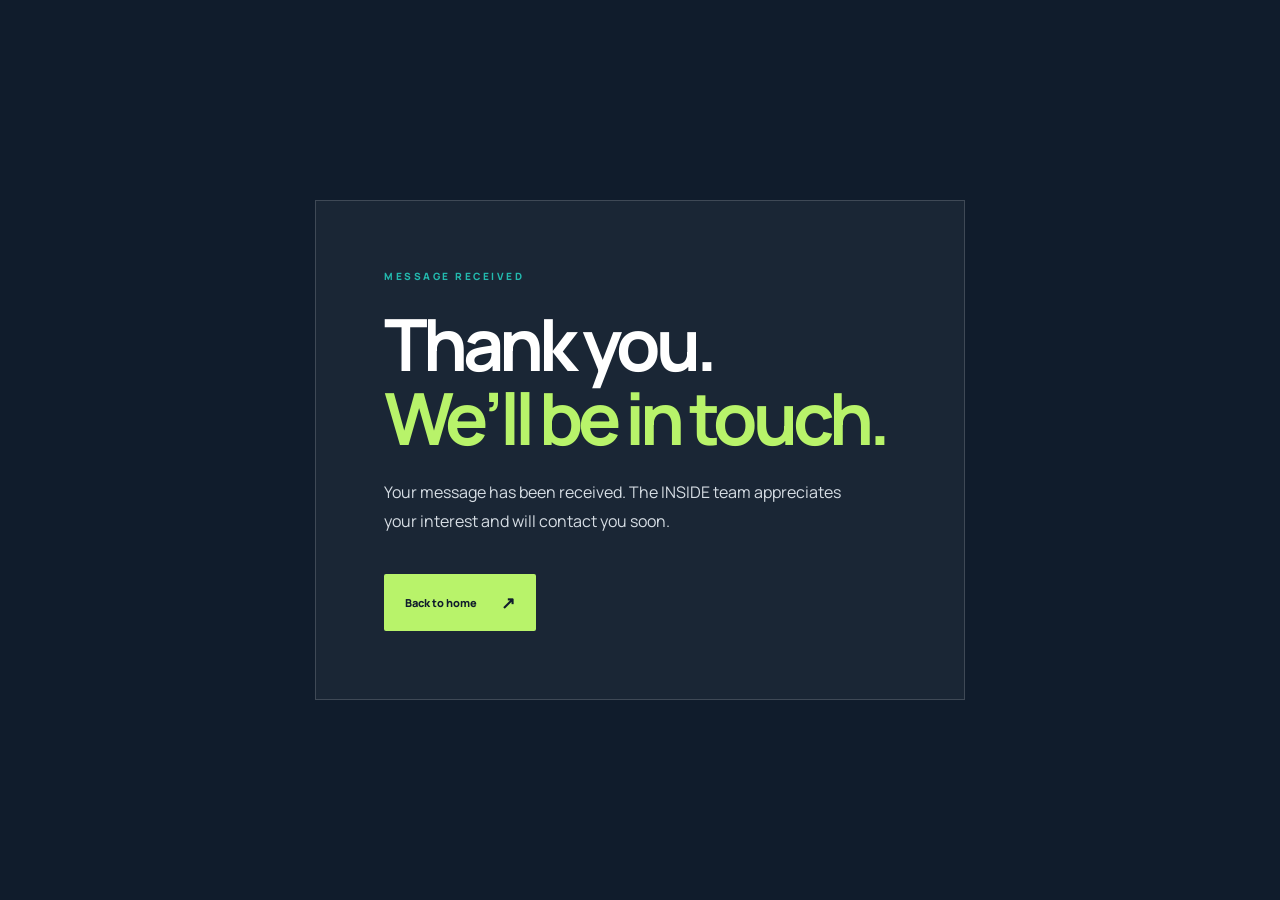
==== success.html @ d7b23342 "Add files via upload" ====
<!doctype html>
<html lang="en">
<head>
  <meta charset="utf-8">
  <meta name="viewport" content="width=device-width, initial-scale=1">
  <meta name="theme-color" content="#101C2C">
  <title>Thank you | INSIDE Smart Retail</title>
  <meta name="description" content="Thank you for contacting INSIDE Smart Retail.">
  <link rel="preconnect" href="https://fonts.googleapis.com">
  <link rel="preconnect" href="https://fonts.gstatic.com" crossorigin>
  <link href="https://fonts.googleapis.com/css2?family=Manrope:wght@400;500;600;700;800&display=swap" rel="stylesheet">
  <link rel="stylesheet" href="/styles.css">
  <style>
    .success-wrap{min-height:100vh;display:grid;place-items:center;padding:32px;background:var(--midnight);color:#fff}
    .success-card{width:min(100%,650px);padding:clamp(32px,7vw,68px);border:1px solid rgba(255,255,255,.16);background:rgba(255,255,255,.045)}
    .success-card .eyebrow{color:var(--teal)}
    .success-card h1{font-size:clamp(42px,7vw,72px);line-height:1.02;margin:24px 0}
    .success-card h1 em{color:var(--lime);font-style:normal}
    .success-card p:not(.eyebrow){color:#d6dde4;line-height:1.8;max-width:460px}
    .success-card .button{display:inline-flex;margin-top:22px}
  </style>
</head>
<body>
  <main class="success-wrap">
    <section class="success-card">
      <p class="eyebrow">MESSAGE RECEIVED</p>
      <h1>Thank you.<br><em>We’ll be in touch.</em></h1>
      <p>Your message has been received. The INSIDE team appreciates your interest and will contact you soon.</p>
      <a class="button button-lime" href="/">Back to home <span>↗</span></a>
    </section>
  </main>
</body>
</html>
---- styles.css ----
:root{--midnight:#101C2C;--lime:#B8F36A;--teal:#23B9AE;--cloud:#F2F4F5;--ink:#172536;--muted:#7C8995;--white:#fff;--font:"Manrope",Arial,sans-serif}*{box-sizing:border-box}html{scroll-behavior:smooth}body{margin:0;font-family:var(--font);color:var(--ink);background:var(--cloud)}a{color:inherit;text-decoration:none}.site-header{height:86px;padding:0 7vw;display:flex;align-items:center;justify-content:space-between;background:#fff;position:sticky;top:0;z-index:20}.brand{display:flex;flex-direction:column;line-height:1}.brand-mark{font-size:27px;font-weight:800;letter-spacing:-2px;color:var(--midnight)}.brand-mark span{color:var(--teal)}.brand-descriptor{font-size:9px;font-weight:800;letter-spacing:3px;margin-top:6px;color:#617080}.nav{display:flex;align-items:center;gap:32px;font-size:12px;font-weight:700}.nav a{transition:color .2s}.nav a:hover{color:#578c37}.nav-cta{padding:13px 19px;background:var(--midnight);color:#fff!important;border-radius:3px}.lang-switch{border:0;background:none;font:700 12px var(--font);cursor:pointer;color:var(--midnight)}.menu-toggle{display:none}.hero{min-height:690px;background:var(--midnight);color:#fff;position:relative;overflow:hidden;padding:110px 10vw 85px;display:grid;grid-template-columns:1fr 1fr;align-items:center}.hero-grid{position:absolute;inset:0;background-image:linear-gradient(rgba(255,255,255,.035) 1px,transparent 1px),linear-gradient(90deg,rgba(255,255,255,.035) 1px,transparent 1px);background-size:70px 70px;mask-image:linear-gradient(90deg,black,transparent)}.hero-copy,.hero-art{position:relative;z-index:1}.eyebrow{text-transform:uppercase;letter-spacing:2.5px;font-size:10px;font-weight:800;color:var(--teal);display:flex;align-items:center;gap:10px}.eyebrow span:first-child{width:22px;height:2px;background:var(--lime)}h1,h2,h3,p{margin-top:0}h1{font-size:clamp(52px,6vw,88px);line-height:1.02;letter-spacing:-5px;margin:25px 0}h1 em,h2 em{font-style:normal;color:var(--lime)}.hero-lead{max-width:500px;color:#C0CBD4;font-size:16px;line-height:1.8}.hero-actions{display:flex;align-items:center;gap:28px;margin-top:34px}.button{display:inline-flex;align-items:center;justify-content:center;gap:24px;border:0;padding:17px 21px;font:800 11px var(--font);cursor:pointer;border-radius:2px}.button-lime{background:var(--lime);color:var(--midnight)}.button span{font-size:17px}.text-link{font-size:12px;font-weight:700;color:#fff}.text-link span{color:var(--lime);margin-left:7px}.hero-note{margin-top:62px;color:#94A3B0;font-size:9px;letter-spacing:1px;text-transform:uppercase}.pulse{display:inline-block;width:7px;height:7px;border-radius:50%;background:var(--lime);margin-right:10px;box-shadow:0 0 0 5px #b8f36a20}.hero-art{height:440px;display:flex;align-items:center;justify-content:center}.orbit{position:absolute;border:1px solid #ffffff17;border-radius:50%;width:390px;height:390px}.orbit-two{width:500px;height:500px;border-style:dashed;border-color:#23b9ae40}.retail-card{width:250px;height:390px;border:7px solid #25364A;border-radius:17px;background:#182A3E;box-shadow:25px 30px 70px #0007;z-index:2;padding:17px}.machine-top{display:flex;justify-content:space-between;align-items:center;font-size:9px;color:#fff}.machine-brand{font-weight:800;letter-spacing:1px}.machine-brand span{color:var(--lime)}.machine-status{font-size:7px;color:var(--lime)}.machine-screen{height:230px;margin-top:18px;border-radius:5px;background:linear-gradient(145deg,#dce8e7,#93b5b0);color:var(--midnight);padding:25px;position:relative;overflow:hidden}.screen-label{font-size:34px;font-weight:800;line-height:.95;letter-spacing:-2px}.screen-circles{display:flex;gap:8px;margin-top:32px}.screen-circles i{width:38px;height:38px;border-radius:50%;background:var(--lime)}.screen-circles i:nth-child(2){background:var(--teal)}.screen-circles i:nth-child(3){background:#fff}.screen-line{height:5px;width:80%;background:#101c2c30;margin-top:20px}.product-row{height:38px;display:flex;align-items:center;justify-content:space-between;color:#b8f36a;font-size:9px}.product-row span{width:23px;height:13px;background:#8297a1;border-radius:2px}.machine-pay{display:flex;align-items:center;gap:10px;color:#fff;font-size:8px;letter-spacing:1px}.machine-pay small{color:#8fa0ad;font-size:6px}.tap-icon{font-size:25px;color:var(--lime)}.floating-tag{position:absolute;z-index:3;background:#fff;color:var(--midnight);padding:12px 15px;font-size:8px;font-weight:800;letter-spacing:1px;box-shadow:0 10px 30px #0003}.tag-top{top:75px;right:0}.tag-dot{display:inline-block;width:6px;height:6px;background:var(--teal);border-radius:50%;margin-right:7px}.tag-bottom{bottom:50px;left:0;background:var(--lime);font-size:16px}.tag-bottom small{display:block;font-size:7px;letter-spacing:1px}.hero-bottom{position:absolute;bottom:25px;left:10vw;right:10vw;display:flex;justify-content:space-between;color:#718294;font-size:8px;letter-spacing:2px}.section-pad{padding:110px 10vw}.intro{background:var(--cloud)}.dark-eyebrow{color:#71808e}.intro-layout{display:grid;grid-template-columns:1.3fr .7fr;gap:10%;align-items:end}.intro h2,.section-heading h2,.business h2,.how h2,.about h2,.contact h2{font-size:clamp(38px,4.5vw,60px);letter-spacing:-3px;line-height:1.08;margin:18px 0 0;color:var(--midnight)}.intro h2 em,.section-heading h2 em,.how h2 em,.about h2 em{color:#648e40}.intro-layout p,.section-heading>p{font-size:14px;line-height:1.9;color:#6f7d89}.under-link{font-size:11px;font-weight:800;border-bottom:1px solid #b8f36a;padding-bottom:10px;display:inline-block;margin-top:12px}.under-link span{color:#578c37;margin-left:15px}.solutions{background:var(--midnight);color:#fff}.section-heading{display:flex;justify-content:space-between;align-items:end;margin-bottom:48px}.section-heading h2{color:#fff}.section-heading>p{max-width:300px;color:#a6b2bd}.solution-grid{display:grid;grid-template-columns:repeat(3,1fr);gap:18px}.solution-card{background:#1B2C40;min-width:0}.solution-visual{height:250px;display:flex;align-items:center;justify-content:center;position:relative;overflow:hidden}.vending-visual{background:#DCE6E2}.mini-machine{width:120px;height:190px;border-radius:9px;background:#17283b;border:5px solid #31465b;padding:12px;box-shadow:15px 20px 35px #101c2c30}.mini-window{height:125px;background:#b8c9c2;display:grid;grid-template-columns:repeat(3,1fr);gap:8px;padding:10px}.mini-window i{background:var(--lime);border-radius:3px}.mini-window i:nth-child(2n){background:#23b9ae}.mini-slot{height:18px;background:#405469;margin-top:10px}.coffee-visual{background:#DCE6E2}.coffee-cup{height:125px;width:115px;background:#fff;border-radius:8px 8px 35px 35px;z-index:1;display:flex;align-items:center;justify-content:center;color:var(--midnight);font-size:10px;font-weight:800;box-shadow:12px 15px 25px #101c2c25}.coffee-cup:before{content:"";position:absolute;width:32px;height:50px;border:8px solid #fff;border-left:0;border-radius:0 25px 25px 0;transform:translate(65px,0)}.coffee-ring{position:absolute;width:220px;height:220px;border:1px solid #23b9ae;border-radius:50%}.market-visual{background:#DCE6E2}.market-shelf{width:190px;height:150px;border:9px solid #17283b;border-top-width:12px;border-bottom-width:12px;display:grid;grid-template-columns:repeat(4,1fr);gap:9px;padding:12px}.market-shelf i{background:var(--lime);border-radius:3px}.market-shelf i:nth-child(3n){background:#23b9ae}.solution-info{padding:25px;position:relative}.solution-info>span{font-size:8px;color:var(--teal);letter-spacing:2px;font-weight:800}.solution-info h3{font-size:21px;margin:12px 0}.solution-info p{font-size:11px;color:#a8b4bf;line-height:1.7;max-width:85%}.solution-info>a{position:absolute;right:25px;bottom:25px;color:var(--lime);font-size:20px}.business{background:var(--teal);display:grid;grid-template-columns:1fr .8fr;gap:12%;align-items:center}.business .eyebrow{color:var(--midnight)}.business h2{color:var(--midnight)}.business h2 em{color:#fff}.business-copy>p:not(.eyebrow){font-size:13px;line-height:1.9;max-width:470px;margin:25px 0}.business .button{background:var(--midnight);color:#fff}.business-points{border-top:1px solid #ffffff80}.business-points div{display:flex;gap:25px;padding:22px 0;border-bottom:1px solid #ffffff80;font-size:12px;font-weight:700;align-items:center}.business-points b{font-size:10px;color:#fff}.how{background:var(--cloud)}.steps{display:grid;grid-template-columns:repeat(4,1fr);gap:25px;margin-top:55px}.steps article{border-top:2px solid #cbd4d7;padding-top:20px}.steps article>span{color:#578c37;font-size:10px;font-weight:800}.steps h3{font-size:17px;margin:20px 0 10px}.steps p{font-size:11px;line-height:1.8;color:#71808e}.about{background:#E7ECEB;display:grid;grid-template-columns:.5fr 1.5fr;gap:8%;align-items:center}.about-symbol{font-size:160px;line-height:1;font-weight:800;letter-spacing:-20px;color:var(--midnight);position:relative}.about-symbol span{color:var(--teal);font-size:60px;vertical-align:top}.about h2{font-size:clamp(32px,4vw,52px)}.about>div:last-child>p:last-child{max-width:690px;font-size:13px;line-height:1.9;color:#667581;margin-top:25px}.contact{background:var(--midnight);color:#fff;display:grid;grid-template-columns:1fr .8fr;gap:12%;align-items:start}.contact h2{color:#fff}.contact>div>p:last-child{max-width:420px;color:#aebac4;font-size:13px;line-height:1.8;margin-top:25px}.contact form{display:grid;gap:17px}.contact label{display:grid;gap:8px;font-size:10px;color:#b9c4ce;font-weight:700}.contact input,.contact textarea,.contact select{width:100%;padding:13px 0;background:transparent;border:0;border-bottom:1px solid #536273;color:#fff;font:12px var(--font);outline:none;border-radius:0}.contact select option{color:#101c2c}.contact input:focus,.contact textarea:focus{border-color:var(--lime)}.contact input::placeholder,.contact textarea::placeholder{color:#748493}.contact form .button{justify-self:start;margin-top:5px}.form-note{color:#718294;font-size:9px}.hidden{display:none}footer{padding:35px 10vw;background:#0B1521;color:#8b9aa7;display:flex;align-items:center;justify-content:space-between;font-size:9px;letter-spacing:.5px}.footer-brand .brand-mark{color:#fff;font-size:22px}.footer-brand .brand-descriptor{color:#91a0ad}footer p{margin:0;color:#b8f36a;font-weight:700}.menu-toggle{background:none;border:0;color:var(--midnight);font-size:22px}@media(max-width:900px){.site-header{padding:0 6vw}.nav{gap:17px}.hero{padding:90px 7vw 80px;grid-template-columns:1fr 1fr}.hero-art{transform:scale(.85)}.section-pad{padding:85px 7vw}.hero-bottom{left:7vw;right:7vw}.solution-grid{gap:10px}.solution-info{padding:18px}.business{gap:7%}}@media(max-width:680px){.site-header{height:74px}.menu-toggle{display:block}.nav{display:none;position:absolute;top:74px;left:0;right:0;background:#fff;padding:25px 7vw 30px;flex-direction:column;align-items:stretch;gap:22px}.nav.open{display:flex}.nav-cta{text-align:center}.lang-switch{align-self:flex-start}.hero{display:block;padding:75px 7vw 80px;min-height:0}.hero h1{font-size:58px;letter-spacing:-3px}.hero-art{height:380px;margin-top:35px;transform:scale(.82)}.hero-note{margin-top:38px;line-height:2}.hero-bottom{font-size:6px;letter-spacing:1px}.section-pad{padding:75px 7vw}.intro-layout,.business,.contact,.about{grid-template-columns:1fr;gap:35px}.intro-layout{margin-top:20px}.section-heading{display:block}.section-heading>p{margin-top:20px}.solution-grid{grid-template-columns:1fr}.solution-visual{height:230px}.steps{grid-template-columns:1fr 1fr;gap:30px 18px}.about-symbol{font-size:110px}.contact form{margin-top:15px}footer{padding:30px 7vw;flex-wrap:wrap;gap:18px}footer p{order:3;width:100%}}
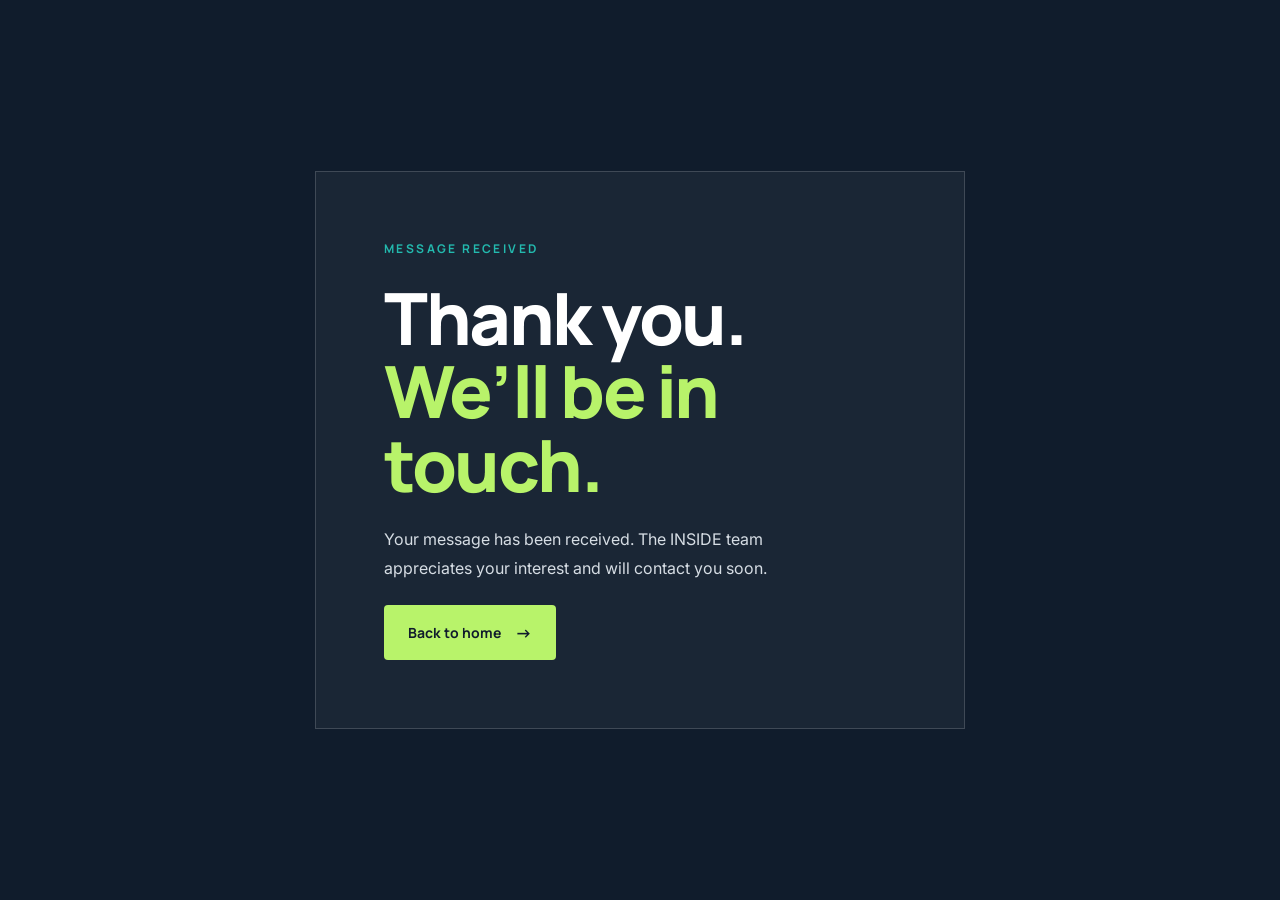
==== commit 32c6b969: "Launch INSIDE Smart Retail site with seven-section structure, brand book styling and Technology sect" ====
--- a/success.html
+++ b/success.html
@@ -8,7 +8,8 @@
   <meta name="description" content="Thank you for contacting INSIDE Smart Retail.">
   <link rel="preconnect" href="https://fonts.googleapis.com">
   <link rel="preconnect" href="https://fonts.gstatic.com" crossorigin>
-  <link href="https://fonts.googleapis.com/css2?family=Manrope:wght@400;500;600;700;800&display=swap" rel="stylesheet">
+  <link href="https://fonts.googleapis.com/css2?family=Inter:wght@400;500;600&family=Manrope:wght@600;700;800&display=swap" rel="stylesheet">
+  <link rel="icon" href="/favicon.svg" type="image/svg+xml">
   <link rel="stylesheet" href="/styles.css">
   <style>
     .success-wrap{min-height:100vh;display:grid;place-items:center;padding:32px;background:var(--midnight);color:#fff}
@@ -16,7 +17,7 @@
     .success-card .eyebrow{color:var(--teal)}
     .success-card h1{font-size:clamp(42px,7vw,72px);line-height:1.02;margin:24px 0}
     .success-card h1 em{color:var(--lime);font-style:normal}
-    .success-card p:not(.eyebrow){color:#d6dde4;line-height:1.8;max-width:460px}
+    .success-card p:not(.eyebrow){font-size:16px;color:#d6dde4;line-height:1.8;max-width:460px}
     .success-card .button{display:inline-flex;margin-top:22px}
   </style>
 </head>
@@ -26,7 +27,7 @@
       <p class="eyebrow">MESSAGE RECEIVED</p>
       <h1>Thank you.<br><em>We’ll be in touch.</em></h1>
       <p>Your message has been received. The INSIDE team appreciates your interest and will contact you soon.</p>
-      <a class="button button-lime" href="/">Back to home <span>↗</span></a>
+      <a class="button button-lime" href="/">Back to home <span aria-hidden="true">→</span></a>
     </section>
   </main>
 </body>
--- a/styles.css
+++ b/styles.css
@@ -1 +1,194 @@
- :root{--midnight:#101C2C;--lime:#B8F36A;--teal:#23B9AE;--cloud:#F2F4F5;--ink:#172536;--muted:#7C8995;--white:#fff;--font:"Manrope",Arial,sans-serif}*{box-sizing:border-box}html{scroll-behavior:smooth}body{margin:0;font-family:var(--font);color:var(--ink);background:var(--cloud)}a{color:inherit;text-decoration:none}.site-header{height:86px;padding:0 7vw;display:flex;align-items:center;justify-content:space-between;background:#fff;position:sticky;top:0;z-index:20}.brand{display:flex;flex-direction:column;line-height:1}.brand-mark{font-size:27px;font-weight:800;letter-spacing:-2px;color:var(--midnight)}.brand-mark span{color:var(--teal)}.brand-descriptor{font-size:9px;font-weight:800;letter-spacing:3px;margin-top:6px;color:#617080}.nav{display:flex;align-items:center;gap:32px;font-size:12px;font-weight:700}.nav a{transition:color .2s}.nav a:hover{color:#578c37}.nav-cta{padding:13px 19px;background:var(--midnight);color:#fff!important;border-radius:3px}.lang-switch{border:0;background:none;font:700 12px var(--font);cursor:pointer;color:var(--midnight)}.menu-toggle{display:none}.hero{min-height:690px;background:var(--midnight);color:#fff;position:relative;overflow:hidden;padding:110px 10vw 85px;display:grid;grid-template-columns:1fr 1fr;align-items:center}.hero-grid{position:absolute;inset:0;background-image:linear-gradient(rgba(255,255,255,.035) 1px,transparent 1px),linear-gradient(90deg,rgba(255,255,255,.035) 1px,transparent 1px);background-size:70px 70px;mask-image:linear-gradient(90deg,black,transparent)}.hero-copy,.hero-art{position:relative;z-index:1}.eyebrow{text-transform:uppercase;letter-spacing:2.5px;font-size:10px;font-weight:800;color:var(--teal);display:flex;align-items:center;gap:10px}.eyebrow span:first-child{width:22px;height:2px;background:var(--lime)}h1,h2,h3,p{margin-top:0}h1{font-size:clamp(52px,6vw,88px);line-height:1.02;letter-spacing:-5px;margin:25px 0}h1 em,h2 em{font-style:normal;color:var(--lime)}.hero-lead{max-width:500px;color:#C0CBD4;font-size:16px;line-height:1.8}.hero-actions{display:flex;align-items:center;gap:28px;margin-top:34px}.button{display:inline-flex;align-items:center;justify-content:center;gap:24px;border:0;padding:17px 21px;font:800 11px var(--font);cursor:pointer;border-radius:2px}.button-lime{background:var(--lime);color:var(--midnight)}.button span{font-size:17px}.text-link{font-size:12px;font-weight:700;color:#fff}.text-link span{color:var(--lime);margin-left:7px}.hero-note{margin-top:62px;color:#94A3B0;font-size:9px;letter-spacing:1px;text-transform:uppercase}.pulse{display:inline-block;width:7px;height:7px;border-radius:50%;background:var(--lime);margin-right:10px;box-shadow:0 0 0 5px #b8f36a20}.hero-art{height:440px;display:flex;align-items:center;justify-content:center}.orbit{position:absolute;border:1px solid #ffffff17;border-radius:50%;width:390px;height:390px}.orbit-two{width:500px;height:500px;border-style:dashed;border-color:#23b9ae40}.retail-card{width:250px;height:390px;border:7px solid #25364A;border-radius:17px;background:#182A3E;box-shadow:25px 30px 70px #0007;z-index:2;padding:17px}.machine-top{display:flex;justify-content:space-between;align-items:center;font-size:9px;color:#fff}.machine-brand{font-weight:800;letter-spacing:1px}.machine-brand span{color:var(--lime)}.machine-status{font-size:7px;color:var(--lime)}.machine-screen{height:230px;margin-top:18px;border-radius:5px;background:linear-gradient(145deg,#dce8e7,#93b5b0);color:var(--midnight);padding:25px;position:relative;overflow:hidden}.screen-label{font-size:34px;font-weight:800;line-height:.95;letter-spacing:-2px}.screen-circles{display:flex;gap:8px;margin-top:32px}.screen-circles i{width:38px;height:38px;border-radius:50%;background:var(--lime)}.screen-circles i:nth-child(2){background:var(--teal)}.screen-circles i:nth-child(3){background:#fff}.screen-line{height:5px;width:80%;background:#101c2c30;margin-top:20px}.product-row{height:38px;display:flex;align-items:center;justify-content:space-between;color:#b8f36a;font-size:9px}.product-row span{width:23px;height:13px;background:#8297a1;border-radius:2px}.machine-pay{display:flex;align-items:center;gap:10px;color:#fff;font-size:8px;letter-spacing:1px}.machine-pay small{color:#8fa0ad;font-size:6px}.tap-icon{font-size:25px;color:var(--lime)}.floating-tag{position:absolute;z-index:3;background:#fff;color:var(--midnight);padding:12px 15px;font-size:8px;font-weight:800;letter-spacing:1px;box-shadow:0 10px 30px #0003}.tag-top{top:75px;right:0}.tag-dot{display:inline-block;width:6px;height:6px;background:var(--teal);border-radius:50%;margin-right:7px}.tag-bottom{bottom:50px;left:0;background:var(--lime);font-size:16px}.tag-bottom small{display:block;font-size:7px;letter-spacing:1px}.hero-bottom{position:absolute;bottom:25px;left:10vw;right:10vw;display:flex;justify-content:space-between;color:#718294;font-size:8px;letter-spacing:2px}.section-pad{padding:110px 10vw}.intro{background:var(--cloud)}.dark-eyebrow{color:#71808e}.intro-layout{display:grid;grid-template-columns:1.3fr .7fr;gap:10%;align-items:end}.intro h2,.section-heading h2,.business h2,.how h2,.about h2,.contact h2{font-size:clamp(38px,4.5vw,60px);letter-spacing:-3px;line-height:1.08;margin:18px 0 0;color:var(--midnight)}.intro h2 em,.section-heading h2 em,.how h2 em,.about h2 em{color:#648e40}.intro-layout p,.section-heading>p{font-size:14px;line-height:1.9;color:#6f7d89}.under-link{font-size:11px;font-weight:800;border-bottom:1px solid #b8f36a;padding-bottom:10px;display:inline-block;margin-top:12px}.under-link span{color:#578c37;margin-left:15px}.solutions{background:var(--midnight);color:#fff}.section-heading{display:flex;justify-content:space-between;align-items:end;margin-bottom:48px}.section-heading h2{color:#fff}.section-heading>p{max-width:300px;color:#a6b2bd}.solution-grid{display:grid;grid-template-columns:repeat(3,1fr);gap:18px}.solution-card{background:#1B2C40;min-width:0}.solution-visual{height:250px;display:flex;align-items:center;justify-content:center;position:relative;overflow:hidden}.vending-visual{background:#DCE6E2}.mini-machine{width:120px;height:190px;border-radius:9px;background:#17283b;border:5px solid #31465b;padding:12px;box-shadow:15px 20px 35px #101c2c30}.mini-window{height:125px;background:#b8c9c2;display:grid;grid-template-columns:repeat(3,1fr);gap:8px;padding:10px}.mini-window i{background:var(--lime);border-radius:3px}.mini-window i:nth-child(2n){background:#23b9ae}.mini-slot{height:18px;background:#405469;margin-top:10px}.coffee-visual{background:#DCE6E2}.coffee-cup{height:125px;width:115px;background:#fff;border-radius:8px 8px 35px 35px;z-index:1;display:flex;align-items:center;justify-content:center;color:var(--midnight);font-size:10px;font-weight:800;box-shadow:12px 15px 25px #101c2c25}.coffee-cup:before{content:"";position:absolute;width:32px;height:50px;border:8px solid #fff;border-left:0;border-radius:0 25px 25px 0;transform:translate(65px,0)}.coffee-ring{position:absolute;width:220px;height:220px;border:1px solid #23b9ae;border-radius:50%}.market-visual{background:#DCE6E2}.market-shelf{width:190px;height:150px;border:9px solid #17283b;border-top-width:12px;border-bottom-width:12px;display:grid;grid-template-columns:repeat(4,1fr);gap:9px;padding:12px}.market-shelf i{background:var(--lime);border-radius:3px}.market-shelf i:nth-child(3n){background:#23b9ae}.solution-info{padding:25px;position:relative}.solution-info>span{font-size:8px;color:var(--teal);letter-spacing:2px;font-weight:800}.solution-info h3{font-size:21px;margin:12px 0}.solution-info p{font-size:11px;color:#a8b4bf;line-height:1.7;max-width:85%}.solution-info>a{position:absolute;right:25px;bottom:25px;color:var(--lime);font-size:20px}.business{background:var(--teal);display:grid;grid-template-columns:1fr .8fr;gap:12%;align-items:center}.business .eyebrow{color:var(--midnight)}.business h2{color:var(--midnight)}.business h2 em{color:#fff}.business-copy>p:not(.eyebrow){font-size:13px;line-height:1.9;max-width:470px;margin:25px 0}.business .button{background:var(--midnight);color:#fff}.business-points{border-top:1px solid #ffffff80}.business-points div{display:flex;gap:25px;padding:22px 0;border-bottom:1px solid #ffffff80;font-size:12px;font-weight:700;align-items:center}.business-points b{font-size:10px;color:#fff}.how{background:var(--cloud)}.steps{display:grid;grid-template-columns:repeat(4,1fr);gap:25px;margin-top:55px}.steps article{border-top:2px solid #cbd4d7;padding-top:20px}.steps article>span{color:#578c37;font-size:10px;font-weight:800}.steps h3{font-size:17px;margin:20px 0 10px}.steps p{font-size:11px;line-height:1.8;color:#71808e}.about{background:#E7ECEB;display:grid;grid-template-columns:.5fr 1.5fr;gap:8%;align-items:center}.about-symbol{font-size:160px;line-height:1;font-weight:800;letter-spacing:-20px;color:var(--midnight);position:relative}.about-symbol span{color:var(--teal);font-size:60px;vertical-align:top}.about h2{font-size:clamp(32px,4vw,52px)}.about>div:last-child>p:last-child{max-width:690px;font-size:13px;line-height:1.9;color:#667581;margin-top:25px}.contact{background:var(--midnight);color:#fff;display:grid;grid-template-columns:1fr .8fr;gap:12%;align-items:start}.contact h2{color:#fff}.contact>div>p:last-child{max-width:420px;color:#aebac4;font-size:13px;line-height:1.8;margin-top:25px}.contact form{display:grid;gap:17px}.contact label{display:grid;gap:8px;font-size:10px;color:#b9c4ce;font-weight:700}.contact input,.contact textarea,.contact select{width:100%;padding:13px 0;background:transparent;border:0;border-bottom:1px solid #536273;color:#fff;font:12px var(--font);outline:none;border-radius:0}.contact select option{color:#101c2c}.contact input:focus,.contact textarea:focus{border-color:var(--lime)}.contact input::placeholder,.contact textarea::placeholder{color:#748493}.contact form .button{justify-self:start;margin-top:5px}.form-note{color:#718294;font-size:9px}.hidden{display:none}footer{padding:35px 10vw;background:#0B1521;color:#8b9aa7;display:flex;align-items:center;justify-content:space-between;font-size:9px;letter-spacing:.5px}.footer-brand .brand-mark{color:#fff;font-size:22px}.footer-brand .brand-descriptor{color:#91a0ad}footer p{margin:0;color:#b8f36a;font-weight:700}.menu-toggle{background:none;border:0;color:var(--midnight);font-size:22px}@media(max-width:900px){.site-header{padding:0 6vw}.nav{gap:17px}.hero{padding:90px 7vw 80px;grid-template-columns:1fr 1fr}.hero-art{transform:scale(.85)}.section-pad{padding:85px 7vw}.hero-bottom{left:7vw;right:7vw}.solution-grid{gap:10px}.solution-info{padding:18px}.business{gap:7%}}@media(max-width:680px){.site-header{height:74px}.menu-toggle{display:block}.nav{display:none;position:absolute;top:74px;left:0;right:0;background:#fff;padding:25px 7vw 30px;flex-direction:column;align-items:stretch;gap:22px}.nav.open{display:flex}.nav-cta{text-align:center}.lang-switch{align-self:flex-start}.hero{display:block;padding:75px 7vw 80px;min-height:0}.hero h1{font-size:58px;letter-spacing:-3px}.hero-art{height:380px;margin-top:35px;transform:scale(.82)}.hero-note{margin-top:38px;line-height:2}.hero-bottom{font-size:6px;letter-spacing:1px}.section-pad{padding:75px 7vw}.intro-layout,.business,.contact,.about{grid-template-columns:1fr;gap:35px}.intro-layout{margin-top:20px}.section-heading{display:block}.section-heading>p{margin-top:20px}.solution-grid{grid-template-columns:1fr}.solution-visual{height:230px}.steps{grid-template-columns:1fr 1fr;gap:30px 18px}.about-symbol{font-size:110px}.contact form{margin-top:15px}footer{padding:30px 7vw;flex-wrap:wrap;gap:18px}footer p{order:3;width:100%}}+:root{
+  --midnight:#101C2C;--midnight-2:#18283B;--lime:#B8F36A;--teal:#23B9AE;--cloud:#F2F4F5;
+  --ink:#101C2C;--muted:#5B6976;--line:#D9DFE3;--white:#fff;
+  --display:"Manrope",Arial,sans-serif;--text:"Inter",Arial,sans-serif;
+  --pad-x:clamp(22px,7vw,120px);
+}
+*{box-sizing:border-box}
+html{scroll-behavior:smooth;scroll-padding-top:80px}
+body{margin:0;font-family:var(--text);color:var(--ink);background:var(--cloud);-webkit-font-smoothing:antialiased}
+img{display:block;max-width:100%;height:auto}
+figure{margin:0}
+a{color:inherit;text-decoration:none}
+h1,h2,h3{font-family:var(--display);margin:0}
+p{margin:0}
+:focus-visible{outline:2px solid var(--teal);outline-offset:3px}
+
+/* Header */
+.site-header{height:76px;padding:0 var(--pad-x);display:flex;align-items:center;justify-content:space-between;background:rgba(255,255,255,.96);backdrop-filter:blur(8px);position:sticky;top:0;z-index:30;border-bottom:1px solid var(--line)}
+.brand{display:flex;flex-direction:column;line-height:1;font-family:var(--display)}
+.brand-mark{font-size:26px;font-weight:800;letter-spacing:-.5px;color:var(--midnight)}
+.brand-mark span{color:var(--teal)}
+.brand-descriptor{font-size:8.5px;font-weight:700;letter-spacing:3.6px;margin-top:5px;color:var(--teal)}
+.nav{display:flex;align-items:center;gap:26px;font:600 13px var(--display)}
+.nav a{color:var(--midnight);transition:color .2s}
+.nav a:hover{color:var(--teal)}
+.nav-cta{padding:11px 18px;background:var(--midnight);color:#fff!important;border-radius:4px}
+.nav-cta:hover{background:var(--teal)}
+.lang-switch{border:1px solid var(--line);background:#fff;border-radius:20px;padding:7px 12px;font:700 12px var(--display);cursor:pointer;color:var(--midnight)}
+.menu-toggle{display:none;background:none;border:0;color:var(--midnight);font-size:24px;cursor:pointer}
+
+/* Shared */
+.section-pad{padding:clamp(72px,9vw,120px) var(--pad-x)}
+.eyebrow{display:flex;align-items:center;gap:12px;font:700 12px var(--display);letter-spacing:2.4px;text-transform:uppercase;color:var(--teal)}
+.eyebrow .bar{width:28px;height:3px;background:var(--lime);flex:none}
+h2{font-size:clamp(32px,4.2vw,54px);line-height:1.08;letter-spacing:-1.5px;font-weight:800;margin-top:18px;color:var(--midnight)}
+h2 em,h1 em{font-style:normal;color:var(--teal)}
+.button{display:inline-flex;align-items:center;justify-content:center;gap:14px;border:0;padding:16px 24px;font:700 14px var(--display);cursor:pointer;border-radius:4px;transition:transform .15s,background .2s}
+.button:hover{transform:translateY(-1px)}
+.button-lime{background:var(--lime);color:var(--midnight)}
+.button-ghost{border:1px solid rgba(255,255,255,.5);color:#fff}
+.button-ghost:hover{border-color:var(--lime)}
+.button span{font-size:17px}
+
+/* 1. Hero */
+.hero{position:relative;min-height:min(88vh,820px);display:flex;flex-direction:column;justify-content:center;color:#fff;background:var(--midnight);overflow:hidden;padding:110px var(--pad-x) 150px}
+.hero-photo{position:absolute;inset:0;width:100%;height:100%;object-fit:cover;object-position:70% center}
+.hero-shade{position:absolute;inset:0;background:linear-gradient(90deg,rgba(16,28,44,.96) 0%,rgba(16,28,44,.86) 34%,rgba(16,28,44,.25) 62%,rgba(16,28,44,0) 80%),linear-gradient(0deg,rgba(16,28,44,.85),rgba(16,28,44,0) 30%)}
+.hero-copy{position:relative;max-width:600px}
+.hero .eyebrow{color:#fff}
+h1{font-size:clamp(48px,6.4vw,92px);line-height:1;letter-spacing:-2.5px;font-weight:800;margin:24px 0}
+.hero h1 em{color:var(--lime)}
+.hero-lead{font-size:18px;line-height:1.65;color:#D3DBE2;max-width:500px}
+.hero-actions{display:flex;flex-wrap:wrap;gap:14px;margin-top:34px}
+.hero-points{list-style:none;padding:0;margin:40px 0 0;display:flex;flex-wrap:wrap;gap:12px 28px;font-size:13px;color:#C6D0D8}
+.hero-points li{display:flex;align-items:center;gap:10px}
+.hero-points svg,.tech-grid svg,.segments svg{width:22px;height:22px;fill:none;stroke:var(--lime);stroke-width:1.6;stroke-linecap:round;stroke-linejoin:round;flex:none}
+.hero-lines{position:absolute;left:0;right:0;bottom:0;display:grid;grid-template-columns:repeat(4,1fr);border-top:1px solid rgba(255,255,255,.16);background:rgba(16,28,44,.6);backdrop-filter:blur(6px)}
+.hero-lines a{padding:22px var(--pad-x) 22px 28px;font:700 14px var(--display);display:flex;gap:12px;align-items:baseline;border-left:1px solid rgba(255,255,255,.12);transition:background .2s}
+.hero-lines a:first-child{border-left:0;padding-left:var(--pad-x)}
+.hero-lines a:hover{background:rgba(35,185,174,.18)}
+.hero-lines b{font-size:11px;color:var(--lime)}
+
+/* 2–4. Product lines */
+.line{display:grid;grid-template-columns:1fr 1fr;gap:clamp(40px,7vw,110px);align-items:center}
+.line-coffee{background:#fff}
+.line-copy>p:not(.eyebrow){font-size:16px;line-height:1.75;color:var(--muted);margin-top:22px;max-width:520px}
+.feature-list{list-style:none;padding:0;margin:32px 0 0;border-top:1px solid var(--line)}
+.feature-list li{display:grid;grid-template-columns:190px 1fr;gap:16px;padding:18px 0;border-bottom:1px solid var(--line);font-size:14px;line-height:1.6}
+.feature-list b{font:700 15px var(--display);color:var(--midnight)}
+.feature-list span{color:var(--muted)}
+.steps-inline{margin-top:28px;display:inline-flex;gap:12px;padding:10px 18px;background:var(--midnight);color:var(--lime);font:700 13px var(--display);letter-spacing:1px;text-transform:uppercase;border-radius:4px}
+.steps-inline i{font-style:normal;color:#fff}
+.line-media{position:relative;background:var(--midnight);border-radius:6px;padding:clamp(18px,3vw,36px);display:flex;align-items:center;justify-content:center;min-height:420px;overflow:hidden}
+.line-media::before{content:"";position:absolute;inset:0;background-image:linear-gradient(rgba(255,255,255,.04) 1px,transparent 1px),linear-gradient(90deg,rgba(255,255,255,.04) 1px,transparent 1px);background-size:44px 44px}
+.line-media::after{content:"";position:absolute;right:0;bottom:0;width:38%;height:6px;background:var(--teal)}
+.line-media img{position:relative;border-radius:4px}
+.line-vending .line-media img{width:100%;max-width:480px}
+.media-tag{position:absolute;left:18px;top:16px;font:700 10px var(--display);letter-spacing:2px;color:var(--lime);z-index:1}
+.media-duo{gap:16px;align-items:stretch}
+.media-duo figure{position:relative;border-radius:4px;overflow:hidden}
+.media-duo img{width:100%;height:100%;object-fit:cover}
+.media-duo .duo-main{flex:1.7;max-width:360px}
+.media-duo .duo-side{flex:1;max-width:190px}
+.line-coffee .media-duo{padding-top:52px;padding-bottom:52px}
+.line-market .media-duo{padding-top:52px;padding-bottom:52px}
+
+/* 5. Technology */
+.tech{background:var(--midnight);color:#fff}
+.tech h2{color:#fff}
+.tech h2 em{color:var(--lime)}
+.tech-head{display:flex;justify-content:space-between;align-items:flex-end;gap:40px;margin-bottom:52px}
+.tech-head>p{max-width:400px;color:#AEBBC6;font-size:16px;line-height:1.75}
+.tech-layout{display:grid;grid-template-columns:1fr 1.15fr;gap:20px}
+.tech-photo{border-radius:6px;overflow:hidden;min-height:100%}
+.tech-photo img{width:100%;height:100%;object-fit:cover;object-position:62% center}
+.tech-grid{display:grid;grid-template-columns:1fr 1fr;gap:20px}
+.tech-grid article{background:var(--midnight-2);border:1px solid rgba(255,255,255,.08);border-radius:6px;padding:28px;position:relative;transition:border-color .2s}
+.tech-grid article:hover{border-color:var(--teal)}
+.tech-grid svg{width:34px;height:34px;stroke:var(--teal)}
+.tech-grid span{position:absolute;top:28px;right:28px;font:700 11px var(--display);color:#6E8091}
+.tech-grid h3{font-size:19px;margin:22px 0 10px;line-height:1.25}
+.tech-grid p{color:#AEBBC6;font-size:14px;line-height:1.65}
+
+/* 6. Business */
+.business{background:var(--cloud)}
+.business-head{max-width:760px}
+.business-head>p:last-child{font-size:16px;line-height:1.75;color:var(--muted);margin-top:22px}
+.segments{display:grid;grid-template-columns:repeat(5,1fr);gap:16px;margin-top:52px}
+.segments article{background:#fff;border:1px solid var(--line);border-radius:6px;padding:24px}
+.segments svg{width:30px;height:30px;stroke:var(--teal)}
+.segments h3{font-size:16px;line-height:1.3;margin:18px 0 8px}
+.segments p{font-size:13.5px;line-height:1.6;color:var(--muted)}
+.how{margin-top:56px;background:var(--midnight);color:#fff;border-radius:6px;padding:clamp(28px,4vw,48px)}
+.how-title{font-size:22px;color:#fff}
+.steps{list-style:none;padding:0;margin:28px 0 32px;display:grid;grid-template-columns:repeat(4,1fr);gap:24px}
+.steps li{border-top:2px solid var(--teal);padding-top:18px}
+.steps span{font:700 11px var(--display);color:var(--lime)}
+.steps b{display:block;font:700 18px var(--display);margin:12px 0 8px}
+.steps p{font-size:14px;line-height:1.6;color:#AEBBC6}
+
+/* 7. About + contact */
+.about{background:#fff;display:grid;grid-template-columns:1.4fr .8fr;gap:clamp(40px,7vw,100px);align-items:center}
+.about-copy>p:not(.eyebrow){font-size:16px;line-height:1.75;color:var(--muted);margin-top:22px;max-width:640px}
+.value-prop{display:grid;grid-template-columns:1fr 1fr;gap:20px;margin-top:34px}
+.value-prop div{border-left:3px solid var(--teal);padding-left:18px}
+.value-prop h3{font-size:17px}
+.value-prop p{font-size:14px;line-height:1.65;color:var(--muted);margin-top:8px}
+.values{list-style:none;padding:0;margin:30px 0 0;display:flex;flex-wrap:wrap;gap:10px}
+.values li{padding:8px 14px;border:1px solid var(--line);border-radius:20px;font:600 13px var(--display);color:var(--midnight)}
+.about-photo{border-radius:6px;overflow:hidden;position:relative;max-width:400px;justify-self:end;width:100%}
+.about-photo img{width:100%;aspect-ratio:4/5;object-fit:cover;object-position:center 30%}
+.about-photo::after{content:"";position:absolute;left:0;bottom:0;width:45%;height:6px;background:var(--lime)}
+.contact{background:var(--midnight);color:#fff;display:grid;grid-template-columns:1fr .9fr;gap:clamp(40px,8vw,120px);align-items:start}
+.contact h2{color:#fff}
+.contact h2 em{color:var(--lime)}
+.contact>div>p:last-child{max-width:420px;color:#AEBBC6;font-size:16px;line-height:1.75;margin-top:22px}
+.contact form{display:grid;gap:20px}
+.contact label{display:grid;gap:8px;font:600 13px var(--display);color:#C6D0D8}
+.contact input,.contact textarea,.contact select{width:100%;padding:12px 0;background:transparent;border:0;border-bottom:1px solid #4A5A6B;color:#fff;font:15px var(--text);outline:none;border-radius:0}
+.contact select option{color:var(--midnight)}
+.contact input:focus,.contact textarea:focus,.contact select:focus{border-color:var(--lime)}
+.contact input::placeholder{color:#6E8091}
+.contact form .button{justify-self:start;margin-top:6px}
+.form-note{color:#8496A6;font-size:12px}
+.hidden{display:none}
+
+footer{padding:40px var(--pad-x);background:#0B1521;color:#8496A6;display:flex;flex-wrap:wrap;align-items:center;justify-content:space-between;gap:20px;font-size:13px}
+.footer-brand .brand-mark{color:#fff;font-size:22px}
+.footer-nav{display:flex;flex-wrap:wrap;gap:20px;font:600 13px var(--display);color:#C6D0D8}
+.footer-nav a:hover{color:var(--lime)}
+footer p{color:var(--lime);font:700 14px var(--display)}
+
+/* Responsive */
+@media(max-width:1180px){
+  .segments{grid-template-columns:repeat(3,1fr)}
+  .tech-layout{grid-template-columns:1fr}
+  .tech-photo{max-height:420px}
+}
+@media(max-width:1240px){
+  .menu-toggle{display:block}
+  .nav{display:none;position:absolute;top:76px;left:0;right:0;background:#fff;padding:20px var(--pad-x) 28px;flex-direction:column;align-items:stretch;gap:18px;font-size:15px;border-bottom:1px solid var(--line);box-shadow:0 20px 40px rgba(16,28,44,.12)}
+  .nav.open{display:flex}
+  .nav-cta{text-align:center}
+  .lang-switch{align-self:flex-start}
+}
+@media(max-width:980px){
+  .line,.about,.contact{grid-template-columns:1fr}
+  .line-coffee .line-media{order:2}
+  .line-media{min-height:0}
+  .about-photo{justify-self:start}
+  .tech-head{display:block}
+  .tech-head>p{margin-top:20px}
+  .hero-lines{grid-template-columns:repeat(2,1fr)}
+  .hero-lines a,.hero-lines a:first-child{padding:16px 22px;border-left:1px solid rgba(255,255,255,.12)}
+  .hero{padding-bottom:160px}
+  .steps{grid-template-columns:1fr 1fr}
+}
+@media(max-width:640px){
+  .site-header{height:68px}
+  .nav{top:68px}
+  .hero{min-height:0;padding-top:70px}
+  .hero-photo{object-position:78% center}
+  .hero-shade{background:linear-gradient(0deg,rgba(16,28,44,.97) 35%,rgba(16,28,44,.55) 70%,rgba(16,28,44,.35))}
+  .hero-copy{padding-top:180px}
+  .hero-lead{font-size:16px}
+  .hero-lines a{font-size:13px;padding:14px 16px!important}
+  .feature-list li{grid-template-columns:1fr;gap:4px}
+  .tech-grid,.value-prop,.segments,.steps{grid-template-columns:1fr}
+  .media-duo{flex-direction:column;align-items:center}
+  .media-duo .duo-main,.media-duo .duo-side{max-width:100%;width:100%}
+  .media-duo .duo-side{display:none}
+  footer{flex-direction:column;align-items:flex-start}
+}
+@media(prefers-reduced-motion:reduce){html{scroll-behavior:auto}.button{transition:none}}
